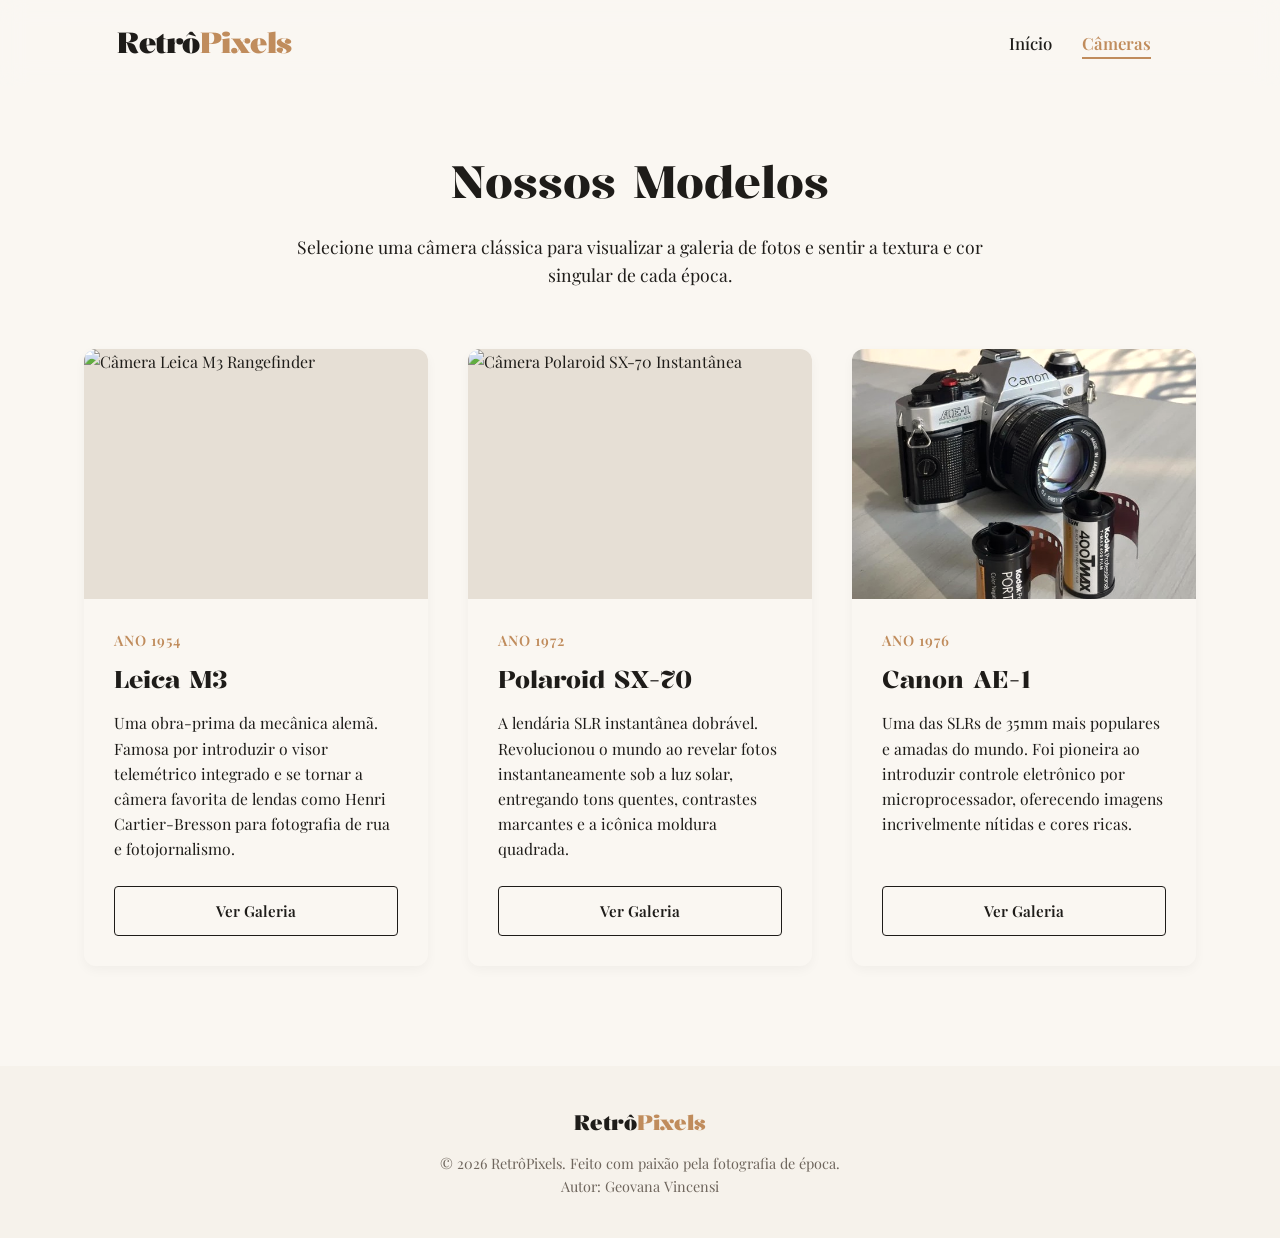
==== public/cameras.html @ 8a7ee76e "Commit inicial do projeto." ====
<!DOCTYPE html>
<html lang="pt-br">
<head>
    <meta charset="UTF-8">
    <meta name="viewport" content="width=device-width, initial-scale=1.0">
    <title>RetrôPixels - Modelos de Câmeras</title>
    <link rel="stylesheet" href="../src/assets/css/style.css">
</head>
<body>

    <!-- Cabeçalho e Navegação Comum -->
    <header class="header-nav">
        <div class="container nav-container">
            <a href="index.html" class="logo">Retrô<span>Pixels</span></a>
            <nav>
                <ul class="nav-menu">
                    <li><a href="index.html" class="nav-link">Início</a></li>
                    <li><a href="cameras.html" class="nav-link active">Câmeras</a></li>
                </ul>
            </nav>
        </div>
    </header>

    <!-- Conteúdo Principal -->
    <main>
        <div class="container">
            <!-- Cabeçalho da Seção -->
            <div class="section-header">
                <h1 class="section-title">Nossos Modelos</h1>
                <p class="section-subtitle">Selecione uma câmera clássica para visualizar a galeria de fotos e sentir a textura e cor singular de cada época.</p>
            </div>

            <!-- Grid de Câmeras -->
            <div class="cameras-grid">
                <!-- Card - Leica M3 -->
                <article class="camera-card">
                    <div class="camera-img-container">
                        <img src="../src/assets/img/LeicaM3.jpg" 
                             alt="Câmera Leica M3 Rangefinder" 
                             class="camera-card-img">
                    </div>
                    <div class="camera-card-info">
                        <span class="camera-year">Ano 1954</span>
                        <h2 class="camera-name">Leica M3</h2>
                        <p class="camera-desc">
                            Uma obra-prima da mecânica alemã. Famosa por introduzir o visor telemétrico integrado e se tornar a câmera favorita de lendas como Henri Cartier-Bresson para fotografia de rua e fotojornalismo.
                        </p>
                        <a href="galeria.html?camera=leica" class="btn-card">Ver Galeria</a>
                    </div>
                </article>

                <!-- Card - Polaroid SX-70 -->
                <article class="camera-card">
                    <div class="camera-img-container">
                        <img src="../src/assets/img/polaroid.jpg" 
                             alt="Câmera Polaroid SX-70 Instantânea" 
                             class="camera-card-img">
                    </div>
                    <div class="camera-card-info">
                        <span class="camera-year">Ano 1972</span>
                        <h2 class="camera-name">Polaroid SX-70</h2>
                        <p class="camera-desc">
                            A lendária SLR instantânea dobrável. Revolucionou o mundo ao revelar fotos instantaneamente sob a luz solar, entregando tons quentes, contrastes marcantes e a icônica moldura quadrada.
                        </p>
                        <a href="galeria.html?camera=polaroid" class="btn-card">Ver Galeria</a>
                    </div>
                </article>

                <!-- Card - Canon AE-1 -->
                <article class="camera-card">
                    <div class="camera-img-container">
                        <img src="../src/assets/img/CanonAE1.jpg" 
                             alt="Câmera Canon AE-1 SLR" 
                             class="camera-card-img">
                    </div>
                    <div class="camera-card-info">
                        <span class="camera-year">Ano 1976</span>
                        <h2 class="camera-name">Canon AE-1</h2>
                        <p class="camera-desc">
                            Uma das SLRs de 35mm mais populares e amadas do mundo. Foi pioneira ao introduzir controle eletrônico por microprocessador, oferecendo imagens incrivelmente nítidas e cores ricas.
                        </p>
                        <a href="galeria.html?camera=canon" class="btn-card">Ver Galeria</a>
                    </div>
                </article>
            </div>
        </div>
    </main>

    <!-- Rodapé -->
    <footer>
        <div class="container">
            <a href="index.html" class="footer-logo">Retrô<span>Pixels</span></a>
            <p class="footer-text">&copy; 2026 RetrôPixels. Feito com paixão pela fotografia de época.</p>
            <p class="footer-text">Autor: Geovana Vincensi</p>
        </div>
    </footer>

</body>
</html>
---- src/assets/css/style.css ----
@import url('https://fonts.googleapis.com/css2?family=Kalnia:wght@100..700&family=Playfair+Display:ital,wght@0,400..900;1,400..900&display=swap');
:root {
    --bg-color: #faf7f2;
    --text-color: #1e1c19;   
    --text-muted: #6e655c;    
    --accent-color: #c08c5c;   
    --accent-hover: #a17043;
     --shadow-sm: 0 4px 12px rgba(30, 28, 25, 0.04);
    --shadow-md: 0 10px 30px rgba(30, 28, 25, 0.08);
    --transition-smooth: all 0.4s;
}


* {
    margin: 0;
    padding: 0;
    box-sizing: border-box; /* Garante que bordas não aumentem o tamanho final da caixa */
}

body {
    font-family: 'Playfair Display', Georgia, serif;
    background-color: var(--bg-color);
    color: var(--text-color);
    line-height: 1.6;
    min-height: 100vh;
    display: flex;
    flex-direction: column;
    overflow-x: hidden;
}

/* Container geral da página*/
.container{
    width: 90%;
    max-width: 1200px;
    margin: 0 auto;
    padding: 0 20px;
}
.header-nav {
    position: sticky;
    top: 0;
    z-index: 100;
    background-color: rgba(250, 247, 242, 0.85);
    backdrop-filter: blur(12px);
    -webkit-backdrop-filter: blur(12px);
    border-bottom: 1px solid var(--border-color);
    padding: 20px 0;
    transition: var(--transition-smooth);
}
.nav-container{
    display: flex;
    justify-content: space-between;
    align-items: center;
}
.logo {
    font-family: 'Kalnia', serif;
    font-size: 1.8rem;
    font-weight: 700;
    color: var(--text-color);
    text-decoration: none;
    letter-spacing: -0.5px;
    margin-left: 3%;
}
.logo span {
    color: var(--accent-color);
}
.logo:hover {
    opacity: 0.85;
}
.nav-menu{
    display: flex;
    list-style: none;
    gap: 30px;
    margin-right: 45px;
}
.nav-link{
    font-family: 'Playfair Display', serif;
    font-size: 1.05rem;
    font-weight: 500;
    color: var(--text-color);
    text-decoration: none;
    position: relative;
    padding: 5px 0;
    transition: var(--transition-smooth);
}
.nav-link::after {
    content: '';
    position: absolute;
    bottom: 0;
    left: 0;
    width: 0;
    height: 1.5px;
    background-color: var(--accent-color);
    transition: var(--transition-smooth);
}
.nav-link:hover {
    color: var(--accent-color);
}
.nav-link:hover::after,
.nav-link.active::after {
    width: 100%;
}
.nav-link.active {
    color: var(--accent-color);
    font-weight: 600;
}
main {
    flex: 1;
    padding: 60px 0 100px 0;
}
.intro-section {
    display: grid;
    grid-template-columns: 1.2fr 0.8fr;
    gap: 60px;
    align-items: center;
}
.intro-text-wrapper {
    max-width: 650px;
}
.intro-tag {
    font-family: 'Playfair Display', serif;
    font-style: italic;
    color: var(--accent-color);
    font-size: 1.1rem;
    margin-bottom: 12px;
    display: inline-block;
}
.intro-title {
    font-family: 'Kalnia', serif;
    font-size: 3.2rem;
    font-weight: 600;
    line-height: 1.15;
    margin-bottom: 25px;
    letter-spacing: -1px;
}
.intro-p{
    margin-bottom: 35px;
    text-align: justify;
}
.btn-primary {
    display: inline-block;
    background-color: var(--text-color);
    color: var(--bg-color);
    padding: 14px 28px;
    border-radius: 4px;
    text-decoration: none;
    font-family: 'Playfair Display', serif;
    font-weight: 600;
    font-size: 1rem;
    border: 1px solid var(--text-color);
    transition: var(--transition-smooth);
    box-shadow: var(--shadow-sm);
}
.btn-primary:hover {
    border-color: var(--accent-color);
    transform: translateY(-2px);
    box-shadow: var(--shadow-md);
}
.intro-image-wrapper{
     position: relative;
     border-radius: 12px;
     overflow: hidden;
     object-fit: cover;
     transition: var(--transition-smooth);
}
.intro-img{
    width: 100%;
    height: 100%;
    object-fit: cover;
    transition: var(--transition-smooth);
}
/* Rodapé */
footer {
    border-top: 1px solid var(--border-color);
    padding: 40px 0;
    text-align: center;
    background-color: #f6f2eb;
}

.footer-logo {
    font-family: 'Kalnia', serif;
    font-weight: 700;
    font-size: 1.3rem;
    color: var(--text-color);
    text-decoration: none;
    display: inline-block;
    margin-bottom: 12px;
}

.footer-logo span {
    color: var(--accent-color);
}

.footer-text {
    font-size: 0.9rem;
    color: var(--text-muted);
}

/* Página das Câmeras */
.section-header {
    text-align: center;
    max-width: 700px;
    margin: 0 auto 60px auto;
}
.section-title {
    font-family: 'Kalnia', serif;
    font-size: 2.8rem;
    font-weight: 600;
    margin-bottom: 15px;
}
.section-subtitle {
    font-size: 1.1rem;
}
/* Grid de Cards das Câmeras */
.cameras-grid {
    display: grid;
    grid-template-columns: repeat(auto-fit, minmax(320px, 1fr));
    gap: 40px;
}
.camera-card {
    background-color: var(--card-bg);
    border: 1px solid var(--border-color);
    border-radius: 12px;
    overflow: hidden;
    display: flex;
    flex-direction: column;
    box-shadow: var(--shadow-sm);
    transition: var(--transition-smooth);
}
.camera-card:hover {
    transform: translateY(-8px);
    box-shadow: var(--shadow-md);
    border-color: var(--accent-color);
}
.camera-img-container {
    height: 250px;
    overflow: hidden;
    position: relative;
    background-color: #e6dfd5;
}
.camera-card-img {
    width: 100%;
    height: 100%;
    object-fit: cover;
    filter: sepia(0.1);
    transition: var(--transition-smooth);
}
.camera-card-info {
    padding: 30px;
    display: flex;
    flex-direction: column;
    flex-grow: 1;
}
.camera-year {
    font-size: 0.9rem;
    color: var(--accent-color);
    font-weight: 600;
    margin-bottom: 8px;
    text-transform: uppercase;
    letter-spacing: 1px;
}
.camera-name {
    font-family: 'Kalnia', serif;
    font-size: 1.5rem;
    font-weight: 600;
    margin-bottom: 12px;
    color: var(--text-color);
}
.camera-desc {
    font-size: 0.98rem;
    margin-bottom: 25px;
    flex-grow: 1;
}
.btn-card {
    display: block;
    width: 100%;
    text-align: center;
    background-color: transparent;
    color: var(--text-color);
    border: 1px solid var(--text-color);
    padding: 12px;
    border-radius: 4px;
    text-decoration: none;
    font-family: 'Playfair Display', serif;
    font-weight: 600;
    font-size: 0.95rem;
    transition: var(--transition-smooth);
}
.camera-card:hover .btn-card {
    background-color:#a17043;
    border: transparent;
    color: var(--bg-color);
}

/* Página da Galeria */
.gallery-nav {
    display: flex;
    justify-content: space-between;
    align-items: center;
    margin-bottom: 40px;
    border-bottom: 1px solid var(--border-color);
    padding-bottom: 20px;
}
.btn-back {
    color: var(--text-color);
    border: 1px solid var(--text-color);
    text-decoration: none;
    padding: 5px 10px;
    display: inline-block;
    border-radius: 5px;

}
.btn-back:hover {
    border-radius: 4px;
    border: 1px solid;
    border: #1e1c19;
}
.gallery-camera-info {
    max-width: 800px;
    margin-bottom: 50px;
}
.gallery-camera-title {
    font-family: 'Kalnia', serif;
    font-size: 2.8rem;
    font-weight: 600;
    margin-bottom: 15px;
}
.gallery-camera-desc {
    font-size: 1.1rem;
    color: var(--text-muted);
}

/* Grid de Fotos */
.gallery-grid {
    display: grid;
    grid-template-columns: repeat(2, 1fr); /* Grid base */
    gap: 30px;
}
.gallery-item {
    position: relative;
    border-radius: 8px;
    overflow: hidden;
    box-shadow: var(--shadow-sm);
    background-color: var(--border-color);
    transition: var(--transition-smooth);
}
/* Tamanho das fotos */
.gallery-item.large {
    grid-column: span 2;
    aspect-ratio: 16 / 9;
}
.gallery-item.normal {
    aspect-ratio: 4 / 3;
}
.gallery-photo {
    width: 100%;
    height: 100%;
    object-fit: cover;
    display: block;
    transition: var(--transition-smooth);
}
.gallery-item:hover .gallery-photo {
    transform: scale(1.04);
}

/* Overlay com créditos da foto */
.photo-overlay {
    position: absolute;
    inset: 0;
    background: linear-gradient(0deg, rgba(30, 28, 25, 0.8) 0%, rgba(30, 28, 25, 0.2) 60%, rgba(30, 28, 25, 0) 100%);
    display: flex;
    flex-direction: column;
    justify-content: flex-end;
    z-index: 2;
    padding: 25px;
    opacity: 0;
    transition: var(--transition-smooth);
}

.gallery-item:hover .photo-overlay {
    opacity: 1;
}
.photo-author {
    color: #ffffff;
    font-family: 'Playfair Display', serif;
    font-weight: 600;
    font-size: 1.1rem;
    margin-bottom: 4px;
}
.photo-location {
    color: rgba(255, 255, 255, 0.75);
    font-size: 0.85rem;
    font-style: italic;
}
/* Estado de Erro na Galeria */
.error-container {
    text-align: center;
    padding: 80px 20px;
    max-width: 500px;
    margin: 0 auto;
}

.error-title {
    font-family: 'Kalnia', serif;
    font-size: 2.2rem;
    margin-bottom: 15px;
}

.error-text {
    color: var(--text-muted);
    margin-bottom: 30px;
}
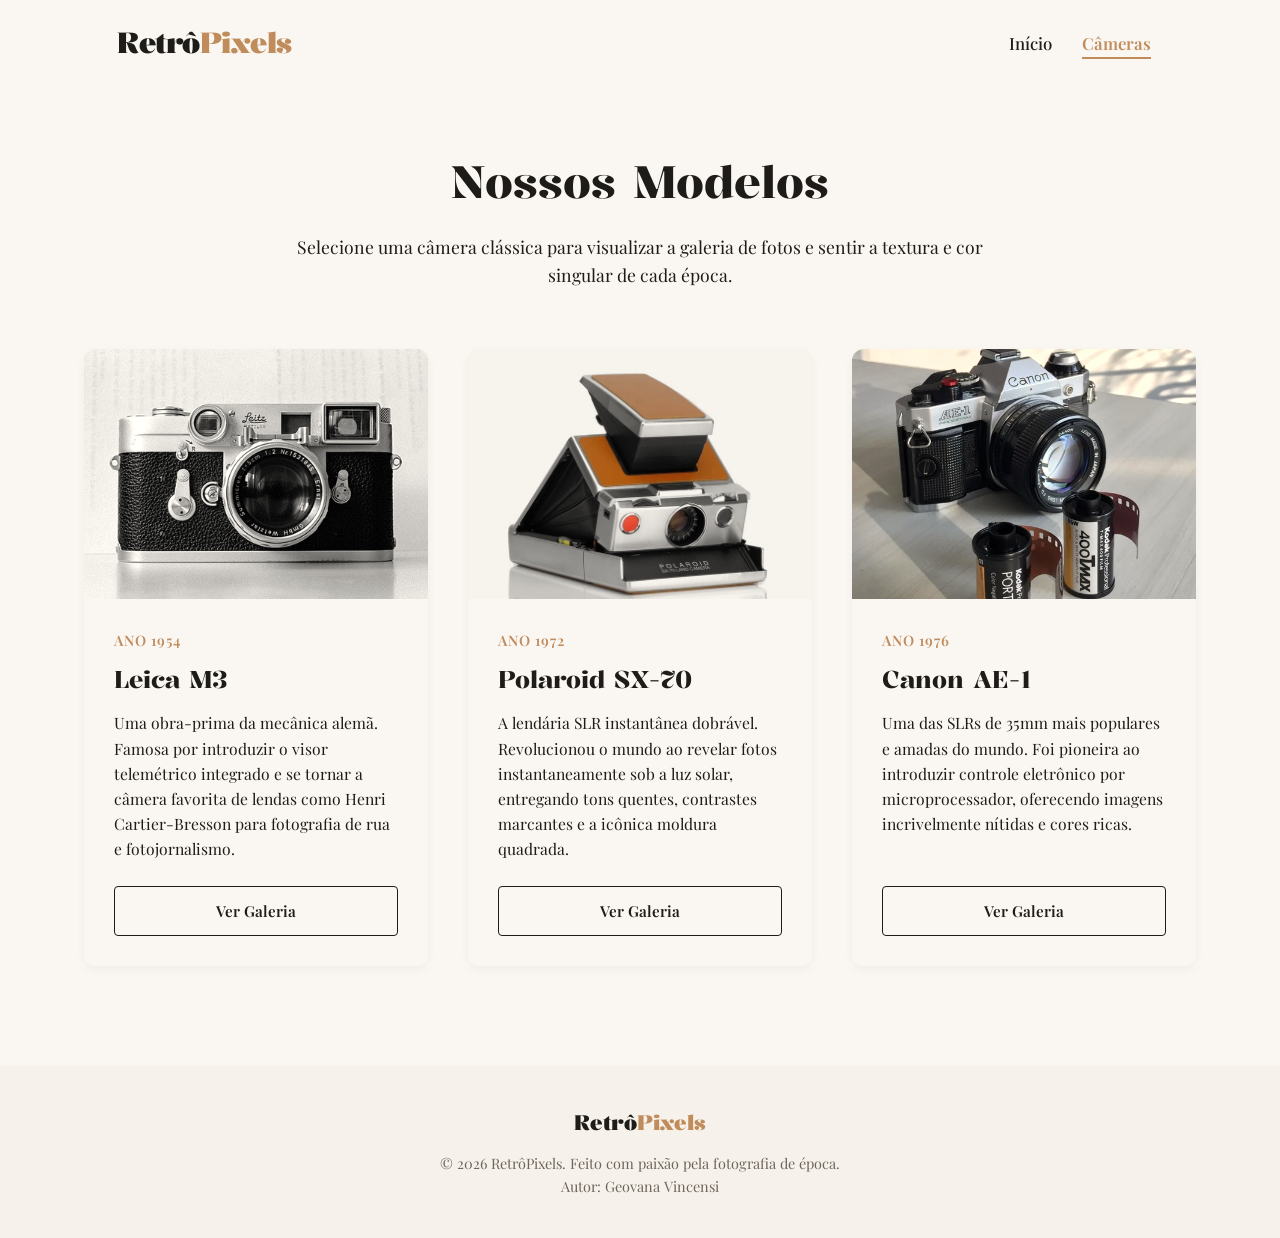
==== commit 781bd7e4: "alteração nos caminhos das imagens" ====
--- a/public/cameras.html
+++ b/public/cameras.html
@@ -35,7 +35,7 @@
                 <!-- Card - Leica M3 -->
                 <article class="camera-card">
                     <div class="camera-img-container">
-                        <img src="../src/assets/img/LeicaM3.jpg" 
+                        <img src="../src/assets/img/LeicaM3.png" 
                              alt="Câmera Leica M3 Rangefinder" 
                              class="camera-card-img">
                     </div>
@@ -52,7 +52,7 @@
                 <!-- Card - Polaroid SX-70 -->
                 <article class="camera-card">
                     <div class="camera-img-container">
-                        <img src="../src/assets/img/polaroid.jpg" 
+                        <img src="../src/assets/img/polaroid.png" 
                              alt="Câmera Polaroid SX-70 Instantânea" 
                              class="camera-card-img">
                     </div>
@@ -69,7 +69,7 @@
                 <!-- Card - Canon AE-1 -->
                 <article class="camera-card">
                     <div class="camera-img-container">
-                        <img src="../src/assets/img/CanonAE1.jpg" 
+                        <img src="../src/assets/img/CanonAE1.png" 
                              alt="Câmera Canon AE-1 SLR" 
                              class="camera-card-img">
                     </div>
